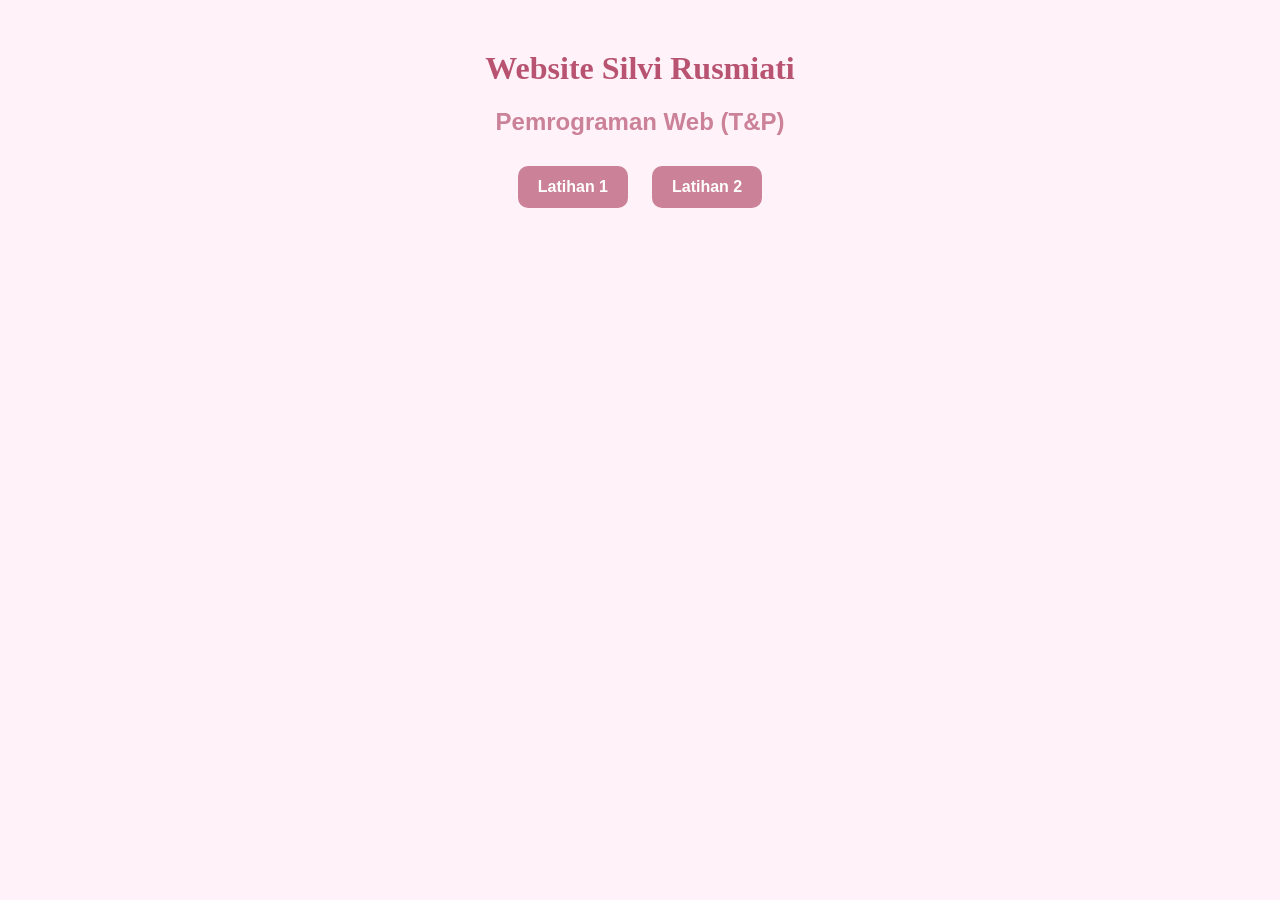
==== index.html @ 75e2c4fa "Rename RPLSemester4.html to index.html" ====
<!DOCTYPE html>
<html>
<head>
    <title>Website Silvi Rusmiati</title>
    <link rel="stylesheet" href="styleRPL.css">
</head>
<body>

    <div class="container">
        <h1>Website Silvi Rusmiati</h1>

        <h2>Pemrograman Web (T&P)</h2>

        <div class="menu">
            <a href="latihan1RPL.html">Latihan 1</a>
            <a href="latihan2RPL.html">Latihan 2</a>
        </div>
    </div>

</body>
</html>
---- styleRPL.css ----
body {
    background-color: #fff3f9;
    margin: 0;
    padding: 0;
}

.container {
    text-align: center;
    margin-top: 50px;
}

h1 {
    color: #b85371;
    font-family: "Times New Roman", Times, serif;
}

h2 {
    color: #cb8197;
    font-family: Arial, sans-serif;
}

p {
    color: #2b2829;
    font-size: 16px;
    line-height: 1.6;
    font-family: Arial, sans-serif;
}

.card {
    background-color: white;
    padding: 15px;
    margin: 20px auto;
    width: 300px;
    border-radius: 15px;
    box-shadow: 0 0 10px rgba(0,0,0,0.1);
}

.menu a {
    display: inline-block;
    margin: 10px;
    padding: 12px 20px;
    background-color: #cb8197;
    color: white;
    text-decoration: none;
    border-radius: 10px;
    font-weight: bold;
    font-family: Arial, sans-serif;
}

.menu a:hover {
    background-color: #b85371;
}

.back {
    display: inline-block;
    margin-top: 20px;
    padding: 10px 15px;
    background-color: #cb8197;
    color: white;
    text-decoration: none;
    border-radius: 10px;
    font-family: Arial, sans-serif;
}

.back:hover {
    background-color: #b85371;
}

pre {
    text-align: left;
    background-color: #fffafb;
    padding: 15px;
    border-radius: 10px;
    overflow-x: auto;
}
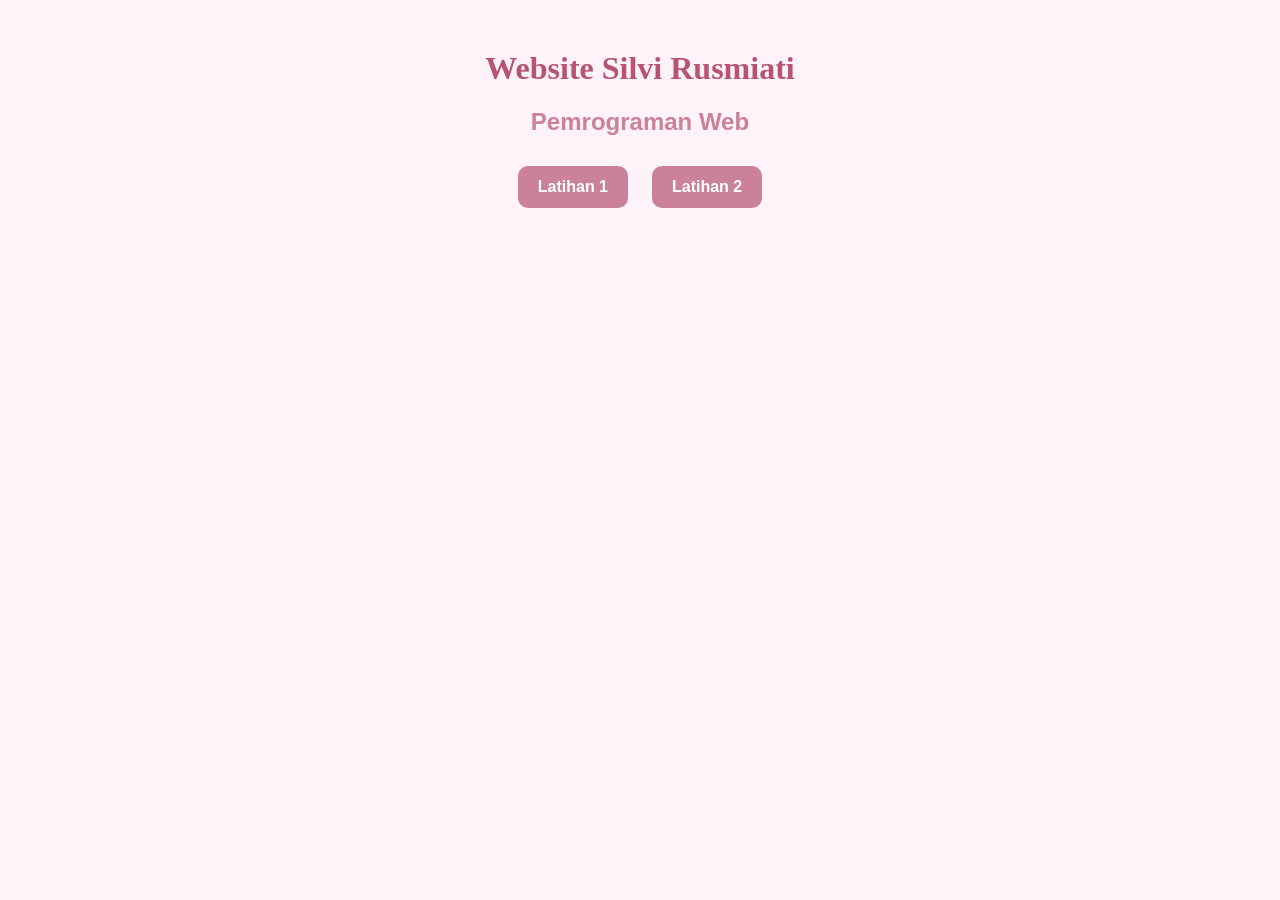
==== commit c6c4fff1: "Add files via upload" ====
--- a/index.html
+++ b/index.html
@@ -2,20 +2,20 @@
 <html>
 <head>
     <title>Website Silvi Rusmiati</title>
-    <link rel="stylesheet" href="styleRPL.css">
+    <link rel="stylesheet" href="stylePWD.css">
 </head>
 <body>
 
     <div class="container">
         <h1>Website Silvi Rusmiati</h1>
 
-        <h2>Pemrograman Web (T&P)</h2>
+        <h2>Pemrograman Web</h2>
 
         <div class="menu">
-            <a href="latihan1RPL.html">Latihan 1</a>
-            <a href="latihan2RPL.html">Latihan 2</a>
+            <a href="latihan1PWD.html">Latihan 1</a>
+            <a href="latihan2PWD.html">Latihan 2</a>
         </div>
     </div>
 
 </body>
-</html>
+</html>
--- a/stylePWD.css
+++ b/stylePWD.css
@@ -0,0 +1,75 @@
+body {
+    background-color: #fff3f9;
+    margin: 0;
+    padding: 0;
+}
+
+.container {
+    text-align: center;
+    margin-top: 50px;
+}
+
+h1 {
+    color: #b85371;
+    font-family: "Times New Roman", Times, serif;
+}
+
+h2 {
+    color: #cb8197;
+    font-family: Arial, sans-serif;
+}
+
+p {
+    color: #2b2829;
+    font-size: 16px;
+    line-height: 1.6;
+    font-family: Arial, sans-serif;
+}
+
+.card {
+    background-color: white;
+    padding: 15px;
+    margin: 20px auto;
+    width: 300px;
+    border-radius: 15px;
+    box-shadow: 0 0 10px rgba(0,0,0,0.1);
+}
+
+.menu a {
+    display: inline-block;
+    margin: 10px;
+    padding: 12px 20px;
+    background-color: #cb8197;
+    color: white;
+    text-decoration: none;
+    border-radius: 10px;
+    font-weight: bold;
+    font-family: Arial, sans-serif;
+}
+
+.menu a:hover {
+    background-color: #b85371;
+}
+
+.back {
+    display: inline-block;
+    margin-top: 20px;
+    padding: 10px 15px;
+    background-color: #cb8197;
+    color: white;
+    text-decoration: none;
+    border-radius: 10px;
+    font-family: Arial, sans-serif;
+}
+
+.back:hover {
+    background-color: #b85371;
+}
+
+pre {
+    text-align: left;
+    background-color: #fffafb;
+    padding: 15px;
+    border-radius: 10px;
+    overflow-x: auto;
+}
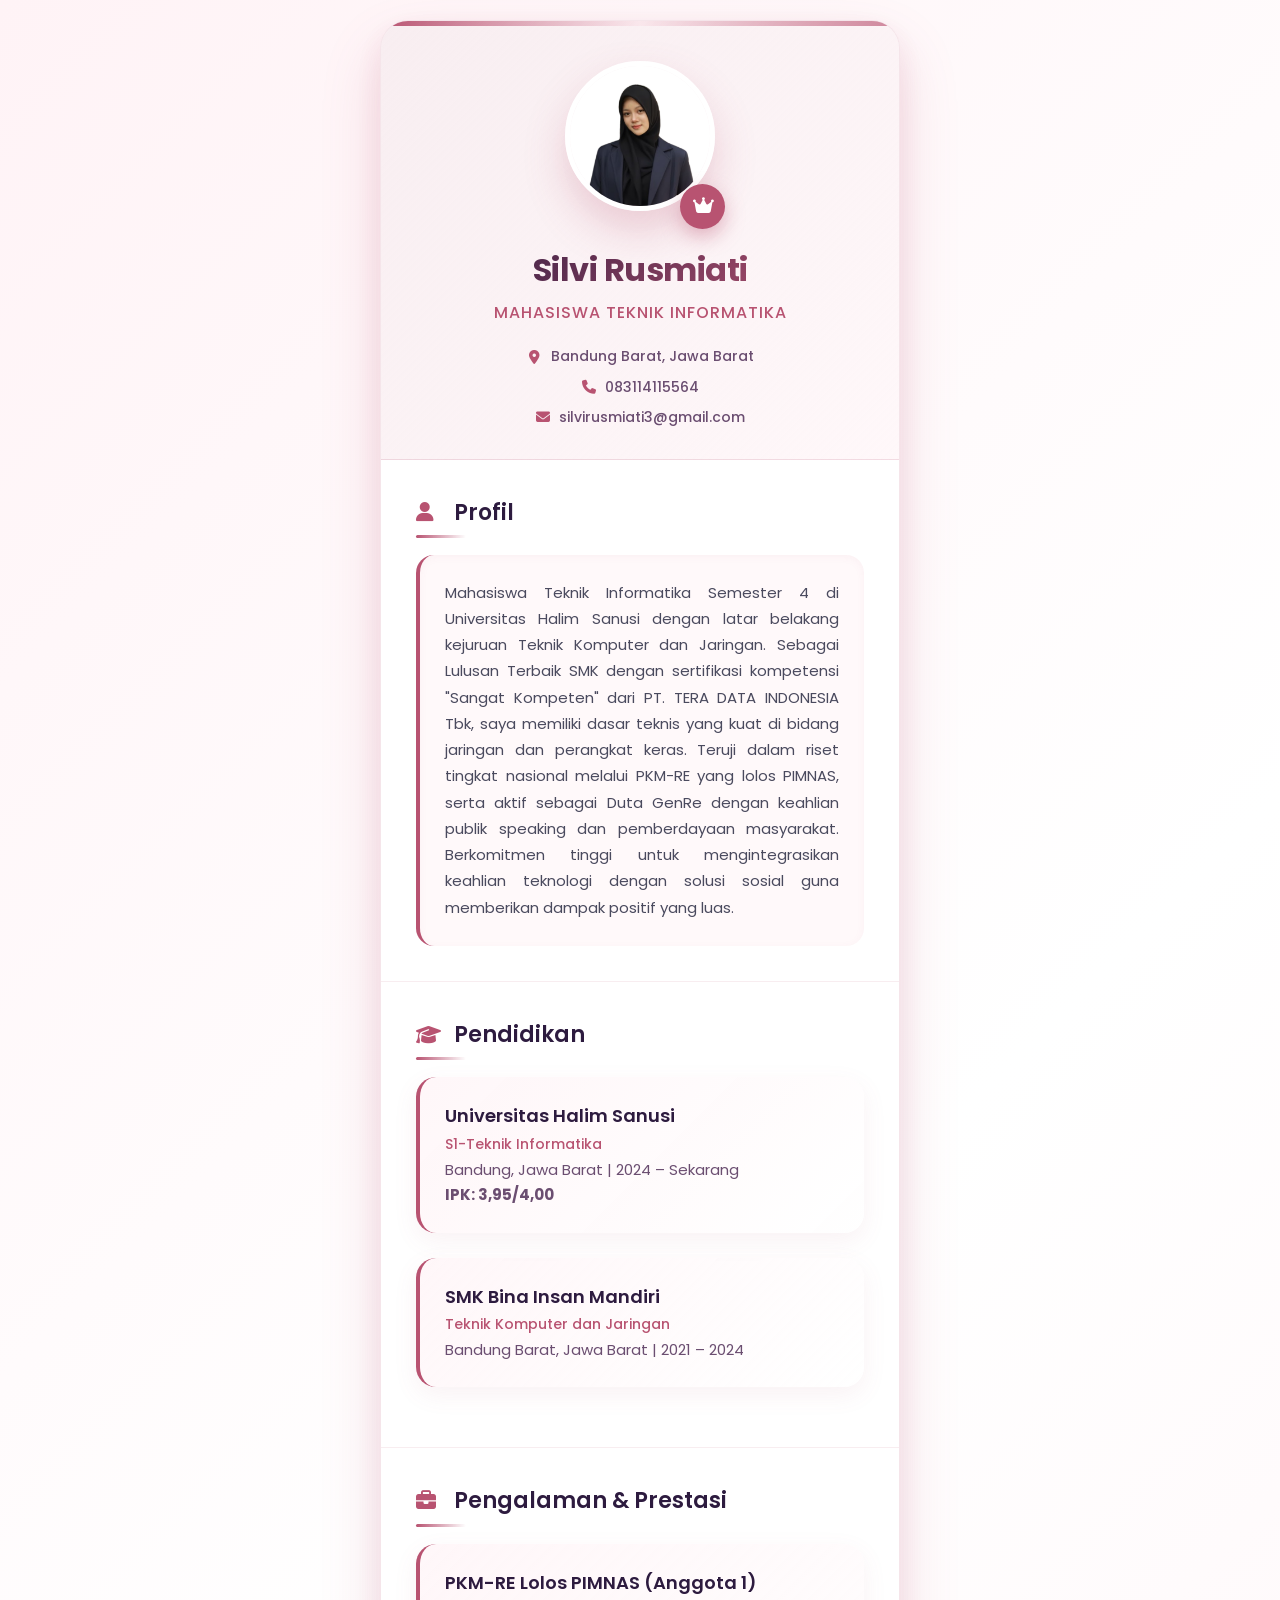
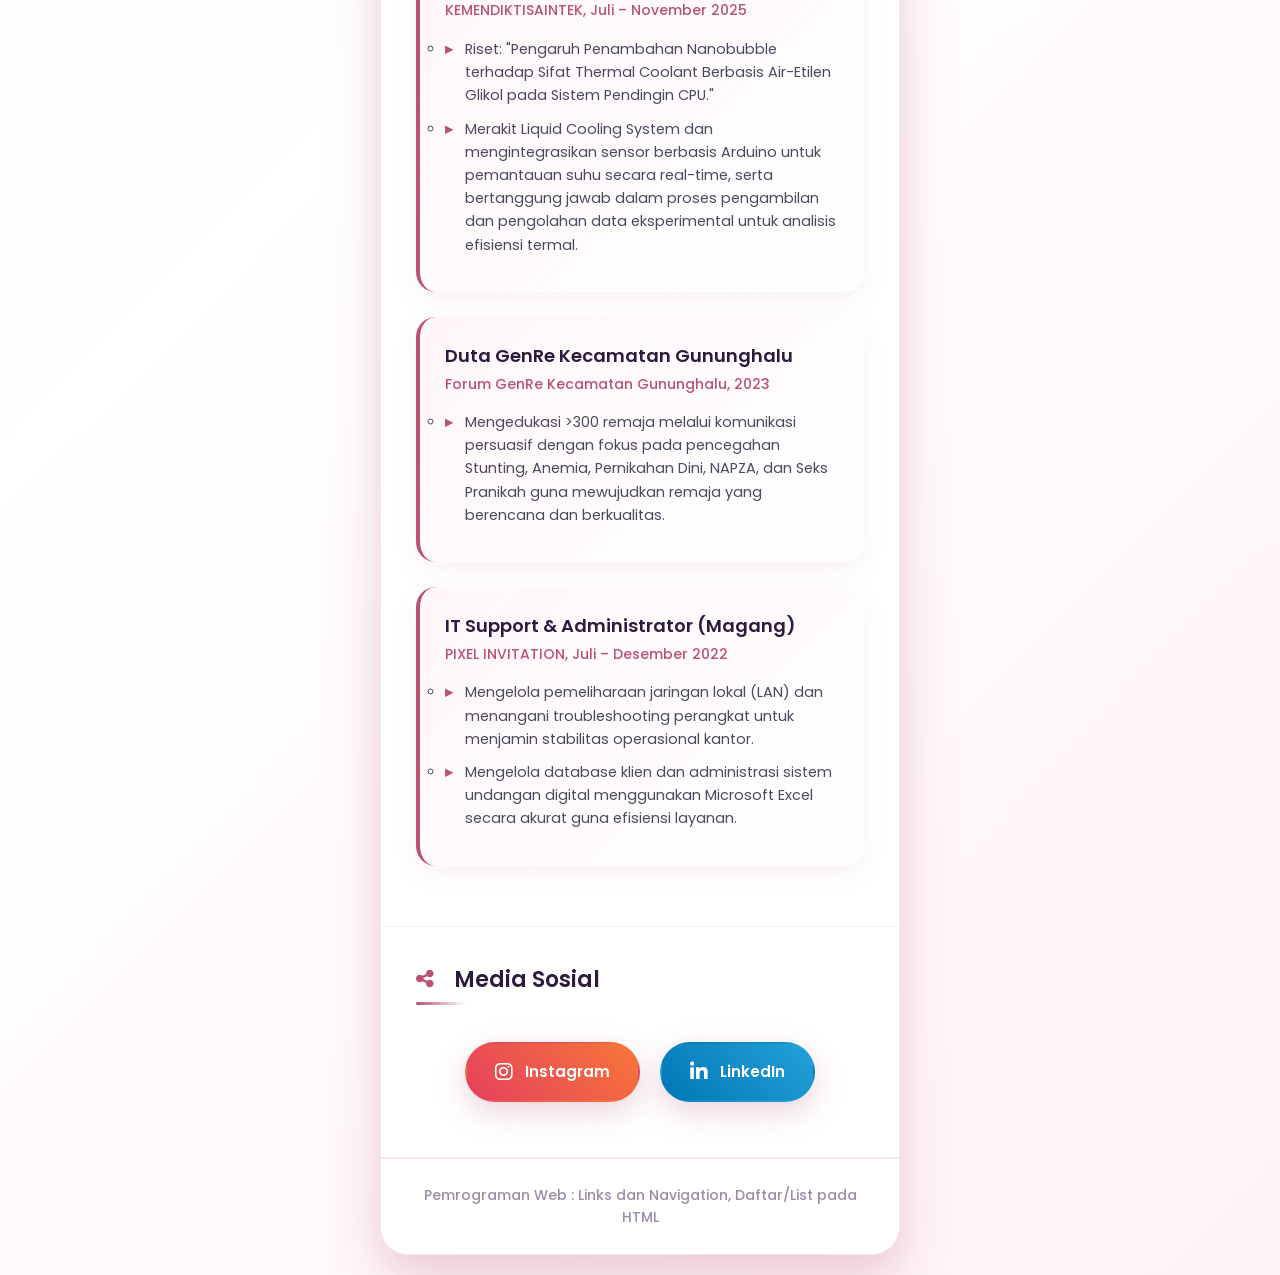
==== commit e383881c: "Add files via upload" ====
--- a/index.html
+++ b/index.html
@@ -1,21 +1,129 @@
 <!DOCTYPE html>
-<html>
+<html lang="id">
 <head>
-    <title>Website Silvi Rusmiati</title>
-    <link rel="stylesheet" href="stylePWD.css">
+    <meta charset="UTF-8">
+    <meta name="viewport" content="width=device-width, initial-scale=1.0">
+    <title>Silvi Rusmiati - Biodata Profesional</title>
+    <link href="https://fonts.googleapis.com/css2?family=Poppins:wght@300;400;500;600;700&display=swap" rel="stylesheet">
+    <link rel="stylesheet" href="https://cdnjs.cloudflare.com/ajax/libs/font-awesome/6.4.0/css/all.min.css">
+    <link rel="stylesheet" href="style.css">
 </head>
 <body>
+    <div class="profile-container">
+        <div class="profile-card">
+            <div class="card-header">
+                <div class="profile-image-container">
+                    <img src="profile.png" alt="Silvi Rusmiati" class="profile-image">
+                    <div class="profile-overlay">
+                        <i class="fas fa-crown"></i>
+                    </div>
+                </div>
+                <div class="profile-text">
+                    <h1 class="profile-name">Silvi Rusmiati</h1>
+                    <p class="profile-subtitle">Mahasiswa Teknik Informatika</p>
+                    <div class="contact-info">
+                        <span class="contact-item"><i class="fas fa-map-marker-alt"></i> Bandung Barat, Jawa Barat</span>
+                        <span class="contact-item"><i class="fas fa-phone"></i> 083114115564</span>
+                        <span class="contact-item"><i class="fas fa-envelope"></i> silvirusmiati3@gmail.com</span>
+                    </div>
+                </div>
+            </div>
 
-    <div class="container">
-        <h1>Website Silvi Rusmiati</h1>
+            <div class="section profil-section">
+                <h2 class="section-title">
+                    <i class="fas fa-user"></i> Profil
+                </h2>
+                <div class="profil-content">
+                    <p>Mahasiswa Teknik Informatika Semester 4 di Universitas Halim Sanusi dengan latar belakang kejuruan Teknik Komputer dan Jaringan. Sebagai Lulusan Terbaik SMK dengan sertifikasi kompetensi "Sangat Kompeten" dari PT. TERA DATA INDONESIA Tbk, saya memiliki dasar teknis yang kuat di bidang jaringan dan perangkat keras. Teruji dalam riset tingkat nasional melalui PKM-RE yang lolos PIMNAS, serta aktif sebagai Duta GenRe dengan keahlian publik speaking dan pemberdayaan masyarakat. Berkomitmen tinggi untuk mengintegrasikan keahlian teknologi dengan solusi sosial guna memberikan dampak positif yang luas.</p>
+                </div>
+            </div>
 
-        <h2>Pemrograman Web</h2>
+            <div class="section pendidikan-section">
+                <h2 class="section-title">
+                    <i class="fas fa-graduation-cap"></i> Pendidikan
+                </h2>
+                <ul class="education-list">
+                    <li class="education-item">
+                        <div class="education-header">
+                            <strong>Universitas Halim Sanusi</strong>
+                            <span class="education-meta">S1-Teknik Informatika</span>
+                        </div>
+                        <div class="education-details">
+                            Bandung, Jawa Barat | 2024 – Sekarang<br>
+                            <strong>IPK: 3,95/4,00</strong>
+                        </div>
+                    </li>
+                    <li class="education-item">
+                        <div class="education-header">
+                            <strong>SMK Bina Insan Mandiri</strong>
+                            <span class="education-meta">Teknik Komputer dan Jaringan</span>
+                        </div>
+                        <div class="education-details">
+                            Bandung Barat, Jawa Barat | 2021 – 2024
+                        </div>
+                    </li>
+                </ul>
+            </div>
 
-        <div class="menu">
-            <a href="latihan1PWD.html">Latihan 1</a>
-            <a href="latihan2PWD.html">Latihan 2</a>
+            <div class="section pengalaman-section">
+                <h2 class="section-title">
+                    <i class="fas fa-briefcase"></i> Pengalaman & Prestasi
+                </h2>
+                <ul class="experience-list">
+                    <li class="experience-item">
+                        <div class="experience-header">
+                            <strong>PKM-RE Lolos PIMNAS (Anggota 1)</strong>
+                            <span class="experience-date">KEMENDIKTISAINTEK, Juli – November 2025</span>
+                        </div>
+                        <ul class="experience-details">
+                            <li>Riset: "Pengaruh Penambahan Nanobubble terhadap Sifat Thermal Coolant Berbasis Air-Etilen Glikol pada Sistem Pendingin CPU."</li>
+                            <li>Merakit Liquid Cooling System dan mengintegrasikan sensor berbasis Arduino untuk pemantauan suhu secara real-time, serta bertanggung jawab dalam proses pengambilan dan pengolahan data eksperimental untuk analisis efisiensi termal.</li>
+                        </ul>
+                    </li>
+                    <li class="experience-item">
+                        <div class="experience-header">
+                            <strong>Duta GenRe Kecamatan Gununghalu</strong>
+                            <span class="experience-date">Forum GenRe Kecamatan Gununghalu, 2023</span>
+                        </div>
+                        <ul class="experience-details">
+                            <li>Mengedukasi >300 remaja melalui komunikasi persuasif dengan fokus pada pencegahan Stunting, Anemia, Pernikahan Dini, NAPZA, dan Seks Pranikah guna mewujudkan remaja yang berencana dan berkualitas.</li>
+                        </ul>
+                    </li>
+                    <li class="experience-item">
+                        <div class="experience-header">
+                            <strong>IT Support & Administrator (Magang)</strong>
+                            <span class="experience-date">PIXEL INVITATION, Juli – Desember 2022</span>
+                        </div>
+                        <ul class="experience-details">
+                            <li>Mengelola pemeliharaan jaringan lokal (LAN) dan menangani troubleshooting perangkat untuk menjamin stabilitas operasional kantor.</li>
+                            <li>Mengelola database klien dan administrasi sistem undangan digital menggunakan Microsoft Excel secara akurat guna efisiensi layanan.</li>
+                        </ul>
+                    </li>
+                </ul>
+            </div>
+
+            <div class="section social-section">
+                <h2 class="section-title">
+                    <i class="fas fa-share-alt"></i> Media Sosial
+                </h2>
+                <div class="social-links">
+                    <a href="https://www.instagram.com/r.slvi_smt?utm_source=ig_web_button_share_sheet&igsh=ZDNlZDc0MzIxNw==" 
+                       class="social-button instagram" target="_blank" rel="noopener noreferrer">
+                        <i class="fab fa-instagram"></i>
+                        <span>Instagram</span>
+                    </a>
+                    <a href="https://www.linkedin.com/in/silvi-rusmiati" 
+                       class="social-button linkedin" target="_blank" rel="noopener noreferrer">
+                        <i class="fab fa-linkedin-in"></i>
+                        <span>LinkedIn</span>
+                    </a>
+                </div>
+            </div>
+
+            <div class="card-footer">
+                <p><i></i> Pemrograman Web : Links dan Navigation, Daftar/List pada HTML</p>
+            </div>
         </div>
     </div>
-
 </body>
 </html>
--- a/style.css
+++ b/style.css
@@ -0,0 +1,360 @@
+* {
+    margin: 0;
+    padding: 0;
+    box-sizing: border-box;
+}
+
+body {
+    font-family: 'Poppins', sans-serif;
+    background: linear-gradient(135deg, #fff3f6 0%, #ffffff 50%, #fff3f6 100%);
+    min-height: 100vh;
+    display: flex;
+    align-items: center;
+    justify-content: center;
+    padding: 20px;
+    line-height: 1.6;
+}
+
+.profile-container {
+    width: 100%;
+    max-width: 520px;
+}
+
+.profile-card {
+    background: rgba(255, 255, 255, 0.95);
+    backdrop-filter: blur(25px);
+    border-radius: 28px;
+    box-shadow: 
+        0 30px 60px rgba(184, 83, 113, 0.2),
+        0 12px 30px rgba(184, 83, 113, 0.1);
+    border: 1px solid rgba(184, 83, 113, 0.15);
+    overflow: hidden;
+    animation: cardSlideIn 0.8s cubic-bezier(0.25, 0.46, 0.45, 0.94);
+    position: relative;
+}
+
+.profile-card::before {
+    content: '';
+    position: absolute;
+    top: 0;
+    left: 0;
+    right: 0;
+    height: 5px;
+    background: linear-gradient(90deg, #b85371, #fff3f6, #b85371);
+}
+
+.card-header {
+    background: linear-gradient(135deg, rgba(184, 83, 113, 0.1), rgba(255, 243, 246, 0.6));
+    padding: 40px 35px 30px;
+    text-align: center;
+    position: relative;
+    border-bottom: 1px solid rgba(184, 83, 113, 0.15);
+}
+
+.profile-image-container {
+    position: relative;
+    display: inline-block;
+    margin-bottom: 25px;
+}
+
+.profile-image {
+    width: 150px;
+    height: 150px;
+    border-radius: 50%;
+    border: 5px solid white;
+    box-shadow: 
+        0 20px 40px rgba(184, 83, 113, 0.25),
+        inset 0 2px 8px rgba(255, 255, 255, 0.9);
+    object-fit: cover;
+    transition: all 0.4s cubic-bezier(0.68, -0.55, 0.265, 1.55);
+}
+
+.profile-image:hover {
+    transform: scale(1.08) rotate(5deg);
+    box-shadow: 
+        0 30px 60px rgba(184, 83, 113, 0.35),
+        inset 0 2px 8px rgba(255, 255, 255, 1);
+}
+
+.profile-overlay {
+    position: absolute;
+    bottom: -10px;
+    right: -10px;
+    width: 45px;
+    height: 45px;
+    background: #b85371;
+    border-radius: 50%;
+    display: flex;
+    align-items: center;
+    justify-content: center;
+    color: white;
+    font-size: 18px;
+    box-shadow: 0 8px 20px rgba(184, 83, 113, 0.4);
+    animation: float 3s ease-in-out infinite;
+}
+
+@keyframes float {
+    0%, 100% { transform: translateY(0px); }
+    50% { transform: translateY(-8px); }
+}
+
+.profile-name {
+    font-size: 32px;
+    font-weight: 700;
+    background: linear-gradient(135deg, #2d1b3f, #b85371);
+    -webkit-background-clip: text;
+    -webkit-text-fill-color: transparent;
+    background-clip: text;
+    margin-bottom: 5px;
+    letter-spacing: -0.5px;
+}
+
+.profile-subtitle {
+    font-size: 16px;
+    color: #b85371;
+    font-weight: 500;
+    margin-bottom: 20px;
+    letter-spacing: 1px;
+    text-transform: uppercase;
+}
+
+.contact-info {
+    display: flex;
+    flex-direction: column;
+    gap: 8px;
+}
+
+.contact-item {
+    display: flex;
+    align-items: center;
+    justify-content: center;
+    gap: 8px;
+    font-size: 14px;
+    color: #6b4e71;
+    font-weight: 500;
+}
+
+.contact-item i {
+    color: #b85371;
+    width: 16px;
+}
+
+.section {
+    padding: 35px;
+    border-bottom: 1px solid rgba(184, 83, 113, 0.1);
+}
+
+.section:last-child {
+    border-bottom: none;
+    padding-bottom: 25px;
+}
+
+.section-title {
+    font-size: 22px;
+    font-weight: 600;
+    color: #2d1b3f;
+    margin-bottom: 25px;
+    display: flex;
+    align-items: center;
+    gap: 12px;
+    position: relative;
+}
+
+.section-title::after {
+    content: '';
+    position: absolute;
+    bottom: -8px;
+    left: 0;
+    width: 50px;
+    height: 3px;
+    background: linear-gradient(90deg, #b85371, transparent);
+    border-radius: 2px;
+}
+
+.section-title i {
+    color: #b85371;
+    width: 26px;
+    font-size: 20px;
+}
+
+.profil-content p {
+    font-size: 15px;
+    color: #4a4a5e;
+    line-height: 1.75;
+    text-align: justify;
+    background: rgba(255, 243, 246, 0.5);
+    padding: 25px;
+    border-radius: 18px;
+    border-left: 4px solid #b85371;
+    box-shadow: inset 0 2px 8px rgba(184, 83, 113, 0.05);
+}
+
+.education-list,
+.experience-list {
+    list-style: none;
+}
+
+.education-item,
+.experience-item {
+    margin-bottom: 25px;
+    padding: 25px;
+    background: linear-gradient(135deg, rgba(255, 243, 246, 0.7), rgba(255, 255, 255, 0.9));
+    border-radius: 20px;
+    border-left: 4px solid #b85371;
+    transition: all 0.3s ease;
+    box-shadow: 0 8px 25px rgba(184, 83, 113, 0.08);
+}
+
+.education-item:hover,
+.experience-item:hover {
+    transform: translateY(-5px);
+    box-shadow: 0 15px 40px rgba(184, 83, 113, 0.15);
+}
+
+.education-header strong,
+.experience-header strong {
+    font-size: 18px;
+    color: #2d1b3f;
+    font-weight: 600;
+    display: block;
+}
+
+.education-meta,
+.experience-date {
+    color: #b85371;
+    font-weight: 500;
+    font-size: 14px;
+    margin-top: 5px;
+}
+
+.education-details {
+    color: #6b4e71;
+    font-size: 15px;
+    line-height: 1.7;
+}
+
+.experience-details {
+    margin-top: 15px;
+}
+
+.experience-details li {
+    color: #4a4a5e;
+    font-size: 14.5px;
+    margin-bottom: 10px;
+    padding-left: 20px;
+    position: relative;
+}
+
+.experience-details li::before {
+    content: '▸';
+    color: #b85371;
+    font-weight: bold;
+    position: absolute;
+    left: 0;
+}
+
+.social-links {
+    display: flex;
+    gap: 20px;
+    justify-content: center;
+    padding: 20px 0;
+}
+
+.social-button {
+    display: flex;
+    align-items: center;
+    gap: 12px;
+    padding: 16px 28px;
+    border-radius: 50px;
+    text-decoration: none;
+    font-weight: 600;
+    font-size: 15px;
+    transition: all 0.4s cubic-bezier(0.4, 0, 0.2, 1);
+    box-shadow: 0 10px 30px rgba(184, 83, 113, 0.25);
+    border: 2px solid transparent;
+}
+
+.instagram {
+    background: linear-gradient(45deg, #E4405F, #F77737);
+    color: white;
+}
+
+.linkedin {
+    background: linear-gradient(45deg, #0077B5, #24A1D8);
+    color: white;
+}
+
+.social-button:hover {
+    transform: translateY(-5px) scale(1.05);
+    box-shadow: 0 20px 45px rgba(184, 83, 113, 0.35);
+    border-color: rgba(255, 255, 255, 0.3);
+}
+
+.social-button i {
+    font-size: 20px;
+}
+
+.card-footer {
+    text-align: center;
+    padding: 25px 35px;
+    color: #9b8ca8;
+    font-size: 14px;
+    font-weight: 500;
+    border-top: 1px solid rgba(184, 83, 113, 0.15);
+}
+
+@keyframes cardSlideIn {
+    from {
+        opacity: 0;
+        transform: translateY(40px) scale(0.95);
+    }
+    to {
+        opacity: 1;
+        transform: translateY(0) scale(1);
+    }
+}
+
+@media (max-width: 540px) {
+    .profile-card {
+        margin: 15px;
+        border-radius: 24px;
+    }
+    
+    .card-header {
+        padding: 30px 25px 25px;
+    }
+    
+    .section {
+        padding: 25px 25px;
+    }
+    
+    .profile-name {
+        font-size: 28px;
+    }
+    
+    .social-links {
+        flex-direction: column;
+        align-items: center;
+    }
+    
+    .social-button {
+        width: 100%;
+        max-width: 280px;
+        justify-content: center;
+    }
+}
+
+@media (max-width: 400px) {
+    .profile-image {
+        width: 130px;
+        height: 130px;
+    }
+    
+    .contact-info {
+        gap: 6px;
+    }
+    
+    .contact-item {
+        font-size: 13.5px;
+    }
+}
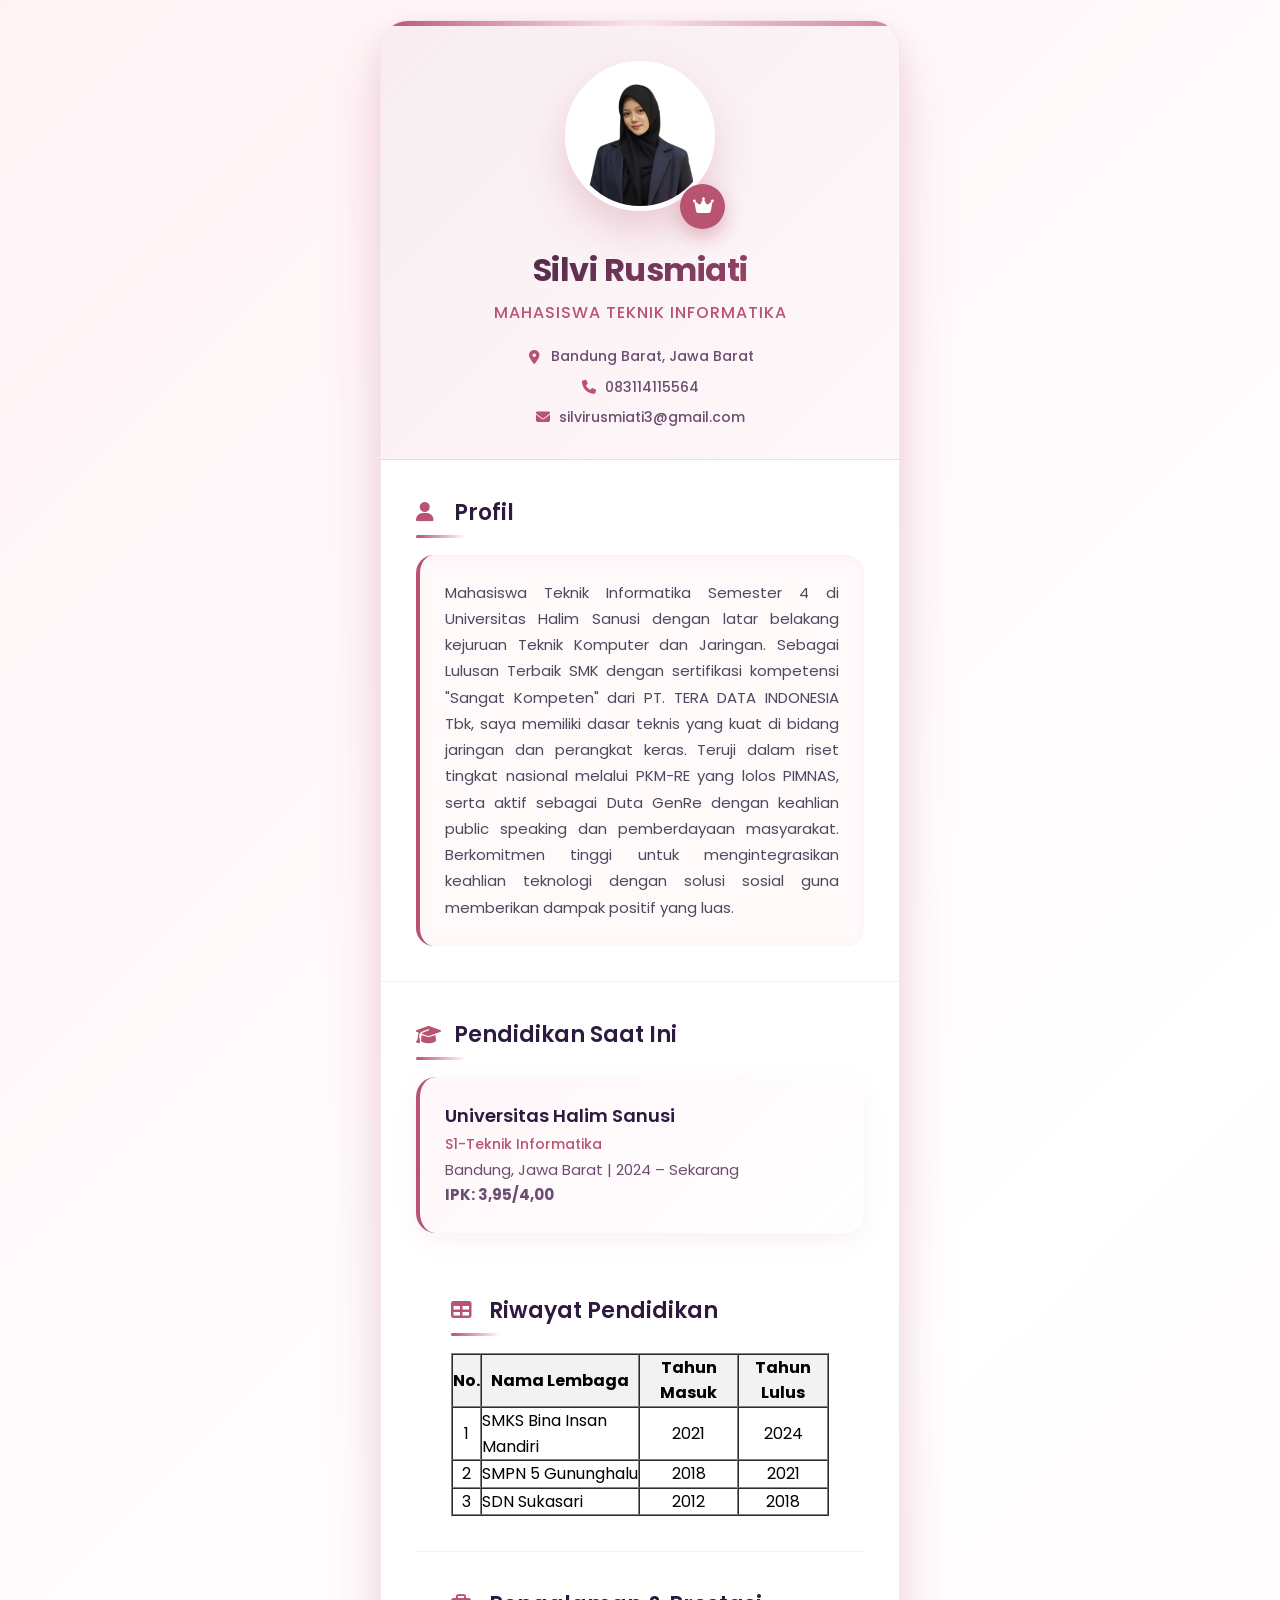
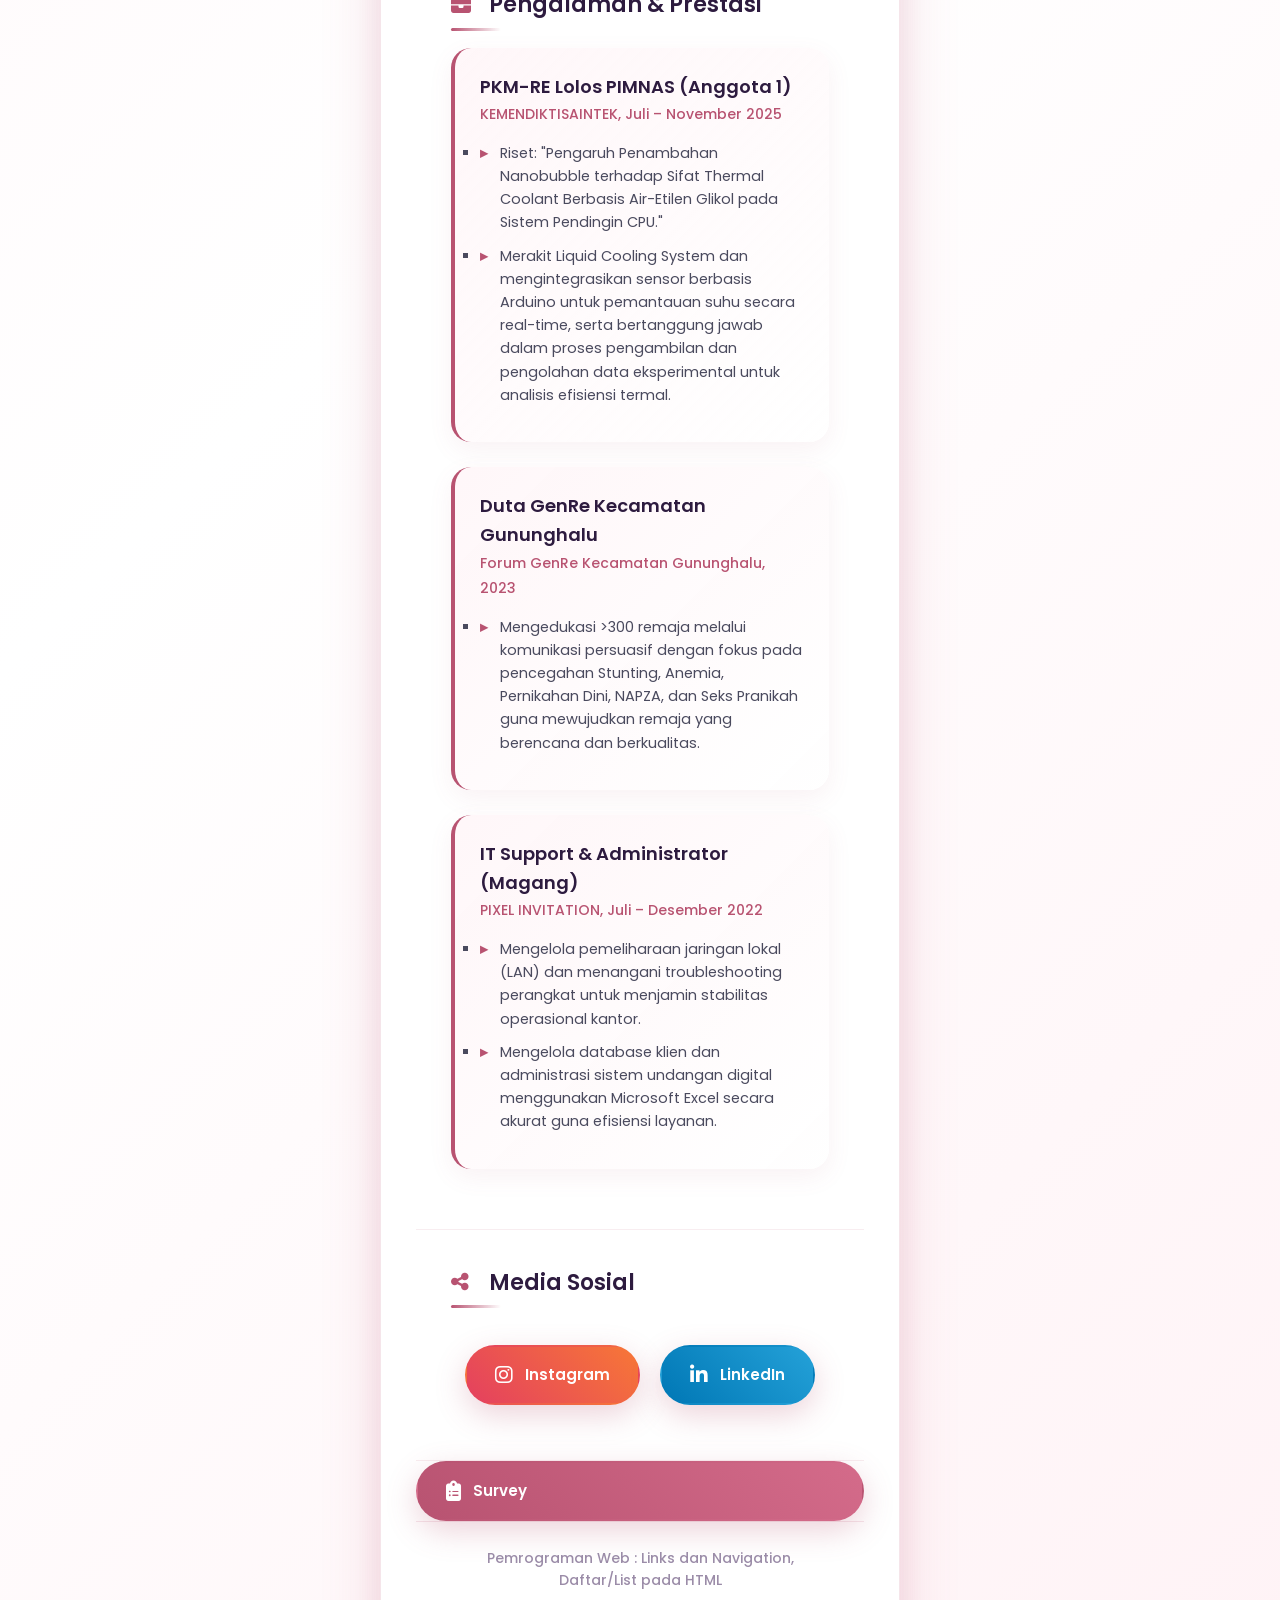
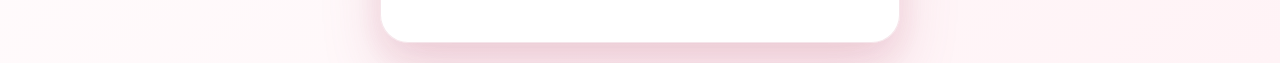
==== commit b84fb0a3: "Update index.html" ====
--- a/index.html
+++ b/index.html
@@ -4,27 +4,41 @@
     <meta charset="UTF-8">
     <meta name="viewport" content="width=device-width, initial-scale=1.0">
     <title>Silvi Rusmiati - Biodata Profesional</title>
+
     <link href="https://fonts.googleapis.com/css2?family=Poppins:wght@300;400;500;600;700&display=swap" rel="stylesheet">
     <link rel="stylesheet" href="https://cdnjs.cloudflare.com/ajax/libs/font-awesome/6.4.0/css/all.min.css">
     <link rel="stylesheet" href="style.css">
 </head>
+
 <body>
     <div class="profile-container">
         <div class="profile-card">
+
             <div class="card-header">
                 <div class="profile-image-container">
                     <img src="profile.png" alt="Silvi Rusmiati" class="profile-image">
+
                     <div class="profile-overlay">
                         <i class="fas fa-crown"></i>
                     </div>
                 </div>
+
                 <div class="profile-text">
                     <h1 class="profile-name">Silvi Rusmiati</h1>
                     <p class="profile-subtitle">Mahasiswa Teknik Informatika</p>
+
                     <div class="contact-info">
-                        <span class="contact-item"><i class="fas fa-map-marker-alt"></i> Bandung Barat, Jawa Barat</span>
-                        <span class="contact-item"><i class="fas fa-phone"></i> 083114115564</span>
-                        <span class="contact-item"><i class="fas fa-envelope"></i> silvirusmiati3@gmail.com</span>
+                        <span class="contact-item">
+                            <i class="fas fa-map-marker-alt"></i> Bandung Barat, Jawa Barat
+                        </span>
+
+                        <span class="contact-item">
+                            <i class="fas fa-phone"></i> 083114115564
+                        </span>
+
+                        <span class="contact-item">
+                            <i class="fas fa-envelope"></i> silvirusmiati3@gmail.com
+                        </span>
                     </div>
                 </div>
             </div>
@@ -33,70 +47,129 @@
                 <h2 class="section-title">
                     <i class="fas fa-user"></i> Profil
                 </h2>
+
                 <div class="profil-content">
-                    <p>Mahasiswa Teknik Informatika Semester 4 di Universitas Halim Sanusi dengan latar belakang kejuruan Teknik Komputer dan Jaringan. Sebagai Lulusan Terbaik SMK dengan sertifikasi kompetensi "Sangat Kompeten" dari PT. TERA DATA INDONESIA Tbk, saya memiliki dasar teknis yang kuat di bidang jaringan dan perangkat keras. Teruji dalam riset tingkat nasional melalui PKM-RE yang lolos PIMNAS, serta aktif sebagai Duta GenRe dengan keahlian publik speaking dan pemberdayaan masyarakat. Berkomitmen tinggi untuk mengintegrasikan keahlian teknologi dengan solusi sosial guna memberikan dampak positif yang luas.</p>
+                    <p>
+                        Mahasiswa Teknik Informatika Semester 4 di Universitas Halim Sanusi dengan latar belakang
+                        kejuruan Teknik Komputer dan Jaringan. Sebagai Lulusan Terbaik SMK dengan sertifikasi
+                        kompetensi "Sangat Kompeten" dari PT. TERA DATA INDONESIA Tbk, saya memiliki dasar teknis
+                        yang kuat di bidang jaringan dan perangkat keras. Teruji dalam riset tingkat nasional melalui
+                        PKM-RE yang lolos PIMNAS, serta aktif sebagai Duta GenRe dengan keahlian public speaking dan
+                        pemberdayaan masyarakat. Berkomitmen tinggi untuk mengintegrasikan keahlian teknologi dengan
+                        solusi sosial guna memberikan dampak positif yang luas.
+                    </p>
                 </div>
             </div>
 
             <div class="section pendidikan-section">
                 <h2 class="section-title">
-                    <i class="fas fa-graduation-cap"></i> Pendidikan
-                </h2>
+                    <i class="fas fa-graduation-cap"></i> Pendidikan Saat Ini
+                </h2>
+
                 <ul class="education-list">
                     <li class="education-item">
                         <div class="education-header">
                             <strong>Universitas Halim Sanusi</strong>
                             <span class="education-meta">S1-Teknik Informatika</span>
                         </div>
+
                         <div class="education-details">
                             Bandung, Jawa Barat | 2024 – Sekarang<br>
                             <strong>IPK: 3,95/4,00</strong>
                         </div>
                     </li>
-                    <li class="education-item">
-                        <div class="education-header">
-                            <strong>SMK Bina Insan Mandiri</strong>
-                            <span class="education-meta">Teknik Komputer dan Jaringan</span>
-                        </div>
-                        <div class="education-details">
-                            Bandung Barat, Jawa Barat | 2021 – 2024
-                        </div>
-                    </li>
-                </ul>
+
+            <div class="section riwayat-section">
+                <h2 class="section-title">
+                    <i class="fas fa-table"></i> Riwayat Pendidikan
+                </h2>
+
+                <table border="1" width="100%" cellpadding="10" cellspacing="0">
+                    <tr bgcolor="#f2f2f2">
+                        <th>No.</th>
+                        <th>Nama Lembaga</th>
+                        <th>Tahun Masuk</th>
+                        <th>Tahun Lulus</th>
+                    </tr>
+
+                    <tr>
+                        <td align="center">1</td>
+                        <td>SMKS Bina Insan Mandiri</td>
+                        <td align="center">2021</td>
+                        <td align="center">2024</td>
+                    </tr>
+
+                    <tr>
+                        <td align="center">2</td>
+                        <td>SMPN 5 Gununghalu</td>
+                        <td align="center">2018</td>
+                        <td align="center">2021</td>
+                    </tr>
+
+                    <tr>
+                        <td align="center">3</td>
+                        <td>SDN Sukasari</td>
+                        <td align="center">2012</td>
+                        <td align="center">2018</td>
+                    </tr>
+                </table>
             </div>
 
             <div class="section pengalaman-section">
                 <h2 class="section-title">
                     <i class="fas fa-briefcase"></i> Pengalaman & Prestasi
                 </h2>
+
                 <ul class="experience-list">
                     <li class="experience-item">
                         <div class="experience-header">
                             <strong>PKM-RE Lolos PIMNAS (Anggota 1)</strong>
                             <span class="experience-date">KEMENDIKTISAINTEK, Juli – November 2025</span>
                         </div>
+
                         <ul class="experience-details">
-                            <li>Riset: "Pengaruh Penambahan Nanobubble terhadap Sifat Thermal Coolant Berbasis Air-Etilen Glikol pada Sistem Pendingin CPU."</li>
-                            <li>Merakit Liquid Cooling System dan mengintegrasikan sensor berbasis Arduino untuk pemantauan suhu secara real-time, serta bertanggung jawab dalam proses pengambilan dan pengolahan data eksperimental untuk analisis efisiensi termal.</li>
+                            <li>
+                                Riset: "Pengaruh Penambahan Nanobubble terhadap Sifat Thermal Coolant Berbasis
+                                Air-Etilen Glikol pada Sistem Pendingin CPU."
+                            </li>
+                            <li>
+                                Merakit Liquid Cooling System dan mengintegrasikan sensor berbasis Arduino untuk
+                                pemantauan suhu secara real-time, serta bertanggung jawab dalam proses pengambilan
+                                dan pengolahan data eksperimental untuk analisis efisiensi termal.
+                            </li>
                         </ul>
                     </li>
+
                     <li class="experience-item">
                         <div class="experience-header">
                             <strong>Duta GenRe Kecamatan Gununghalu</strong>
                             <span class="experience-date">Forum GenRe Kecamatan Gununghalu, 2023</span>
                         </div>
+
                         <ul class="experience-details">
-                            <li>Mengedukasi >300 remaja melalui komunikasi persuasif dengan fokus pada pencegahan Stunting, Anemia, Pernikahan Dini, NAPZA, dan Seks Pranikah guna mewujudkan remaja yang berencana dan berkualitas.</li>
+                            <li>
+                                Mengedukasi >300 remaja melalui komunikasi persuasif dengan fokus pada pencegahan
+                                Stunting, Anemia, Pernikahan Dini, NAPZA, dan Seks Pranikah guna mewujudkan remaja
+                                yang berencana dan berkualitas.
+                            </li>
                         </ul>
                     </li>
+
                     <li class="experience-item">
                         <div class="experience-header">
                             <strong>IT Support & Administrator (Magang)</strong>
                             <span class="experience-date">PIXEL INVITATION, Juli – Desember 2022</span>
                         </div>
+
                         <ul class="experience-details">
-                            <li>Mengelola pemeliharaan jaringan lokal (LAN) dan menangani troubleshooting perangkat untuk menjamin stabilitas operasional kantor.</li>
-                            <li>Mengelola database klien dan administrasi sistem undangan digital menggunakan Microsoft Excel secara akurat guna efisiensi layanan.</li>
+                            <li>
+                                Mengelola pemeliharaan jaringan lokal (LAN) dan menangani troubleshooting perangkat
+                                untuk menjamin stabilitas operasional kantor.
+                            </li>
+                            <li>
+                                Mengelola database klien dan administrasi sistem undangan digital menggunakan
+                                Microsoft Excel secara akurat guna efisiensi layanan.
+                            </li>
                         </ul>
                     </li>
                 </ul>
@@ -106,24 +179,39 @@
                 <h2 class="section-title">
                     <i class="fas fa-share-alt"></i> Media Sosial
                 </h2>
+
                 <div class="social-links">
-                    <a href="https://www.instagram.com/r.slvi_smt?utm_source=ig_web_button_share_sheet&igsh=ZDNlZDc0MzIxNw==" 
-                       class="social-button instagram" target="_blank" rel="noopener noreferrer">
+                    <a href="https://www.instagram.com/r.slvi_smt?utm_source=ig_web_button_share_sheet&igsh=ZDNlZDc0MzIxNw=="
+                       class="social-button instagram"
+                       target="_blank"
+                       rel="noopener noreferrer">
                         <i class="fab fa-instagram"></i>
                         <span>Instagram</span>
                     </a>
-                    <a href="https://www.linkedin.com/in/silvi-rusmiati" 
-                       class="social-button linkedin" target="_blank" rel="noopener noreferrer">
+
+                    <a href="https://www.linkedin.com/in/silvi-rusmiati"
+                       class="social-button linkedin"
+                       target="_blank"
+                       rel="noopener noreferrer">
                         <i class="fab fa-linkedin-in"></i>
                         <span>LinkedIn</span>
                     </a>
                 </div>
             </div>
 
+            <a href="survey.html"
+   class="social-button"
+   style="background: linear-gradient(45deg, #b85371, #d46b8a); color: white;"
+   target="_blank">
+    <i class="fas fa-clipboard-list"></i>
+    <span>Survey</span>
+</a>
+
             <div class="card-footer">
                 <p><i></i> Pemrograman Web : Links dan Navigation, Daftar/List pada HTML</p>
             </div>
+
         </div>
     </div>
 </body>
-</html>+</html>
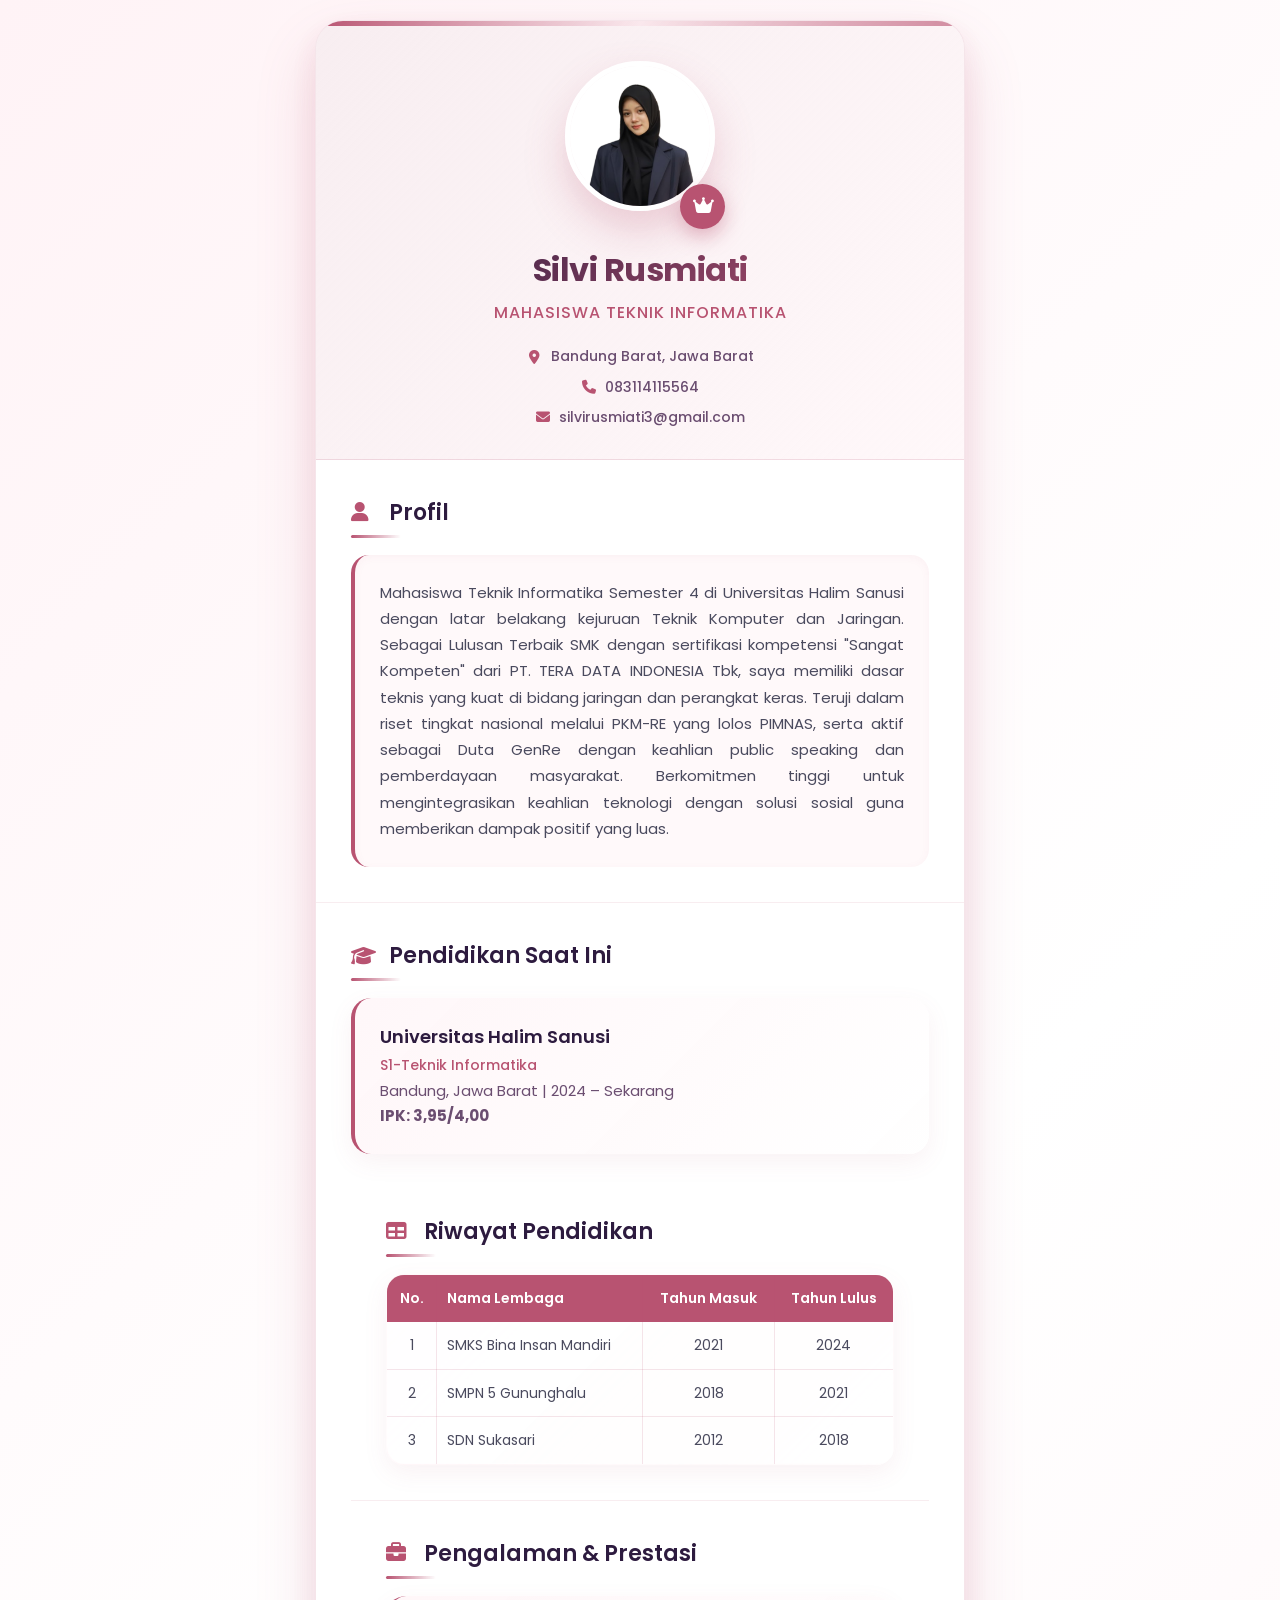
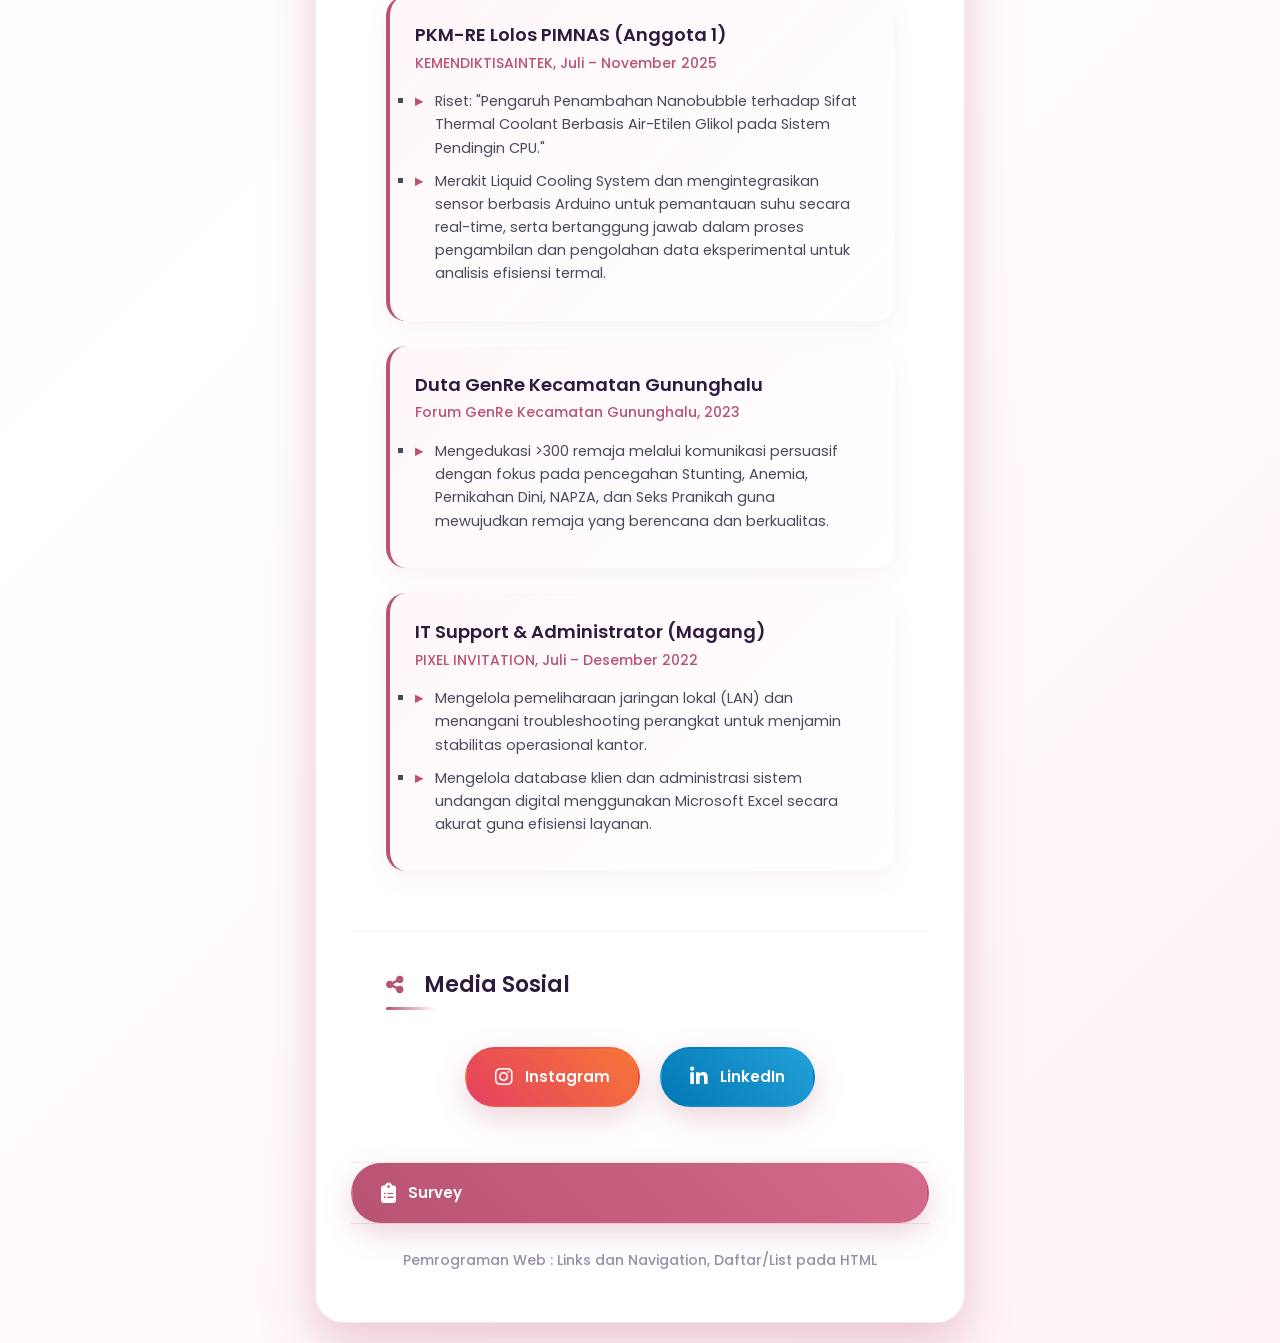
==== commit a638551f: "Add files via upload" ====
--- a/index.html
+++ b/index.html
@@ -214,4 +214,4 @@
         </div>
     </div>
 </body>
-</html>
+</html>
--- a/style.css
+++ b/style.css
@@ -17,7 +17,7 @@
 
 .profile-container {
     width: 100%;
-    max-width: 520px;
+    max-width: 650px;
 }
 
 .profile-card {
@@ -253,6 +253,50 @@
     left: 0;
 }
 
+/* =========================
+   STYLE TABEL RIWAYAT
+========================= */
+table {
+    width: 100%;
+    border-collapse: collapse;
+    margin-top: 10px;
+    overflow: hidden;
+    border-radius: 18px;
+    background: linear-gradient(135deg, rgba(255, 243, 246, 0.7), rgba(255, 255, 255, 0.95));
+    box-shadow: 0 8px 25px rgba(184, 83, 113, 0.08);
+}
+
+th,
+td {
+    padding: 12px 10px;
+    text-align: center;
+    border: 1px solid rgba(184, 83, 113, 0.15);
+    font-size: 14px;
+}
+
+th {
+    background: #b85371;
+    color: white;
+    font-weight: 600;
+}
+
+td {
+    color: #4a4a5e;
+    background: rgba(255, 255, 255, 0.85);
+}
+
+tr:hover td {
+    background: rgba(255, 243, 246, 0.8);
+    transition: 0.3s ease;
+}
+
+td:nth-child(2),
+th:nth-child(2) {
+    text-align: left;
+}
+
+/* ========================= */
+
 .social-links {
     display: flex;
     gap: 20px;
@@ -319,29 +363,35 @@
         margin: 15px;
         border-radius: 24px;
     }
-    
+
     .card-header {
         padding: 30px 25px 25px;
     }
-    
+
     .section {
         padding: 25px 25px;
     }
-    
+
     .profile-name {
         font-size: 28px;
     }
-    
+
     .social-links {
         flex-direction: column;
         align-items: center;
     }
-    
+
     .social-button {
         width: 100%;
         max-width: 280px;
         justify-content: center;
     }
+
+    th,
+    td {
+        font-size: 13px;
+        padding: 10px 8px;
+    }
 }
 
 @media (max-width: 400px) {
@@ -349,11 +399,11 @@
         width: 130px;
         height: 130px;
     }
-    
+
     .contact-info {
         gap: 6px;
     }
-    
+
     .contact-item {
         font-size: 13.5px;
     }
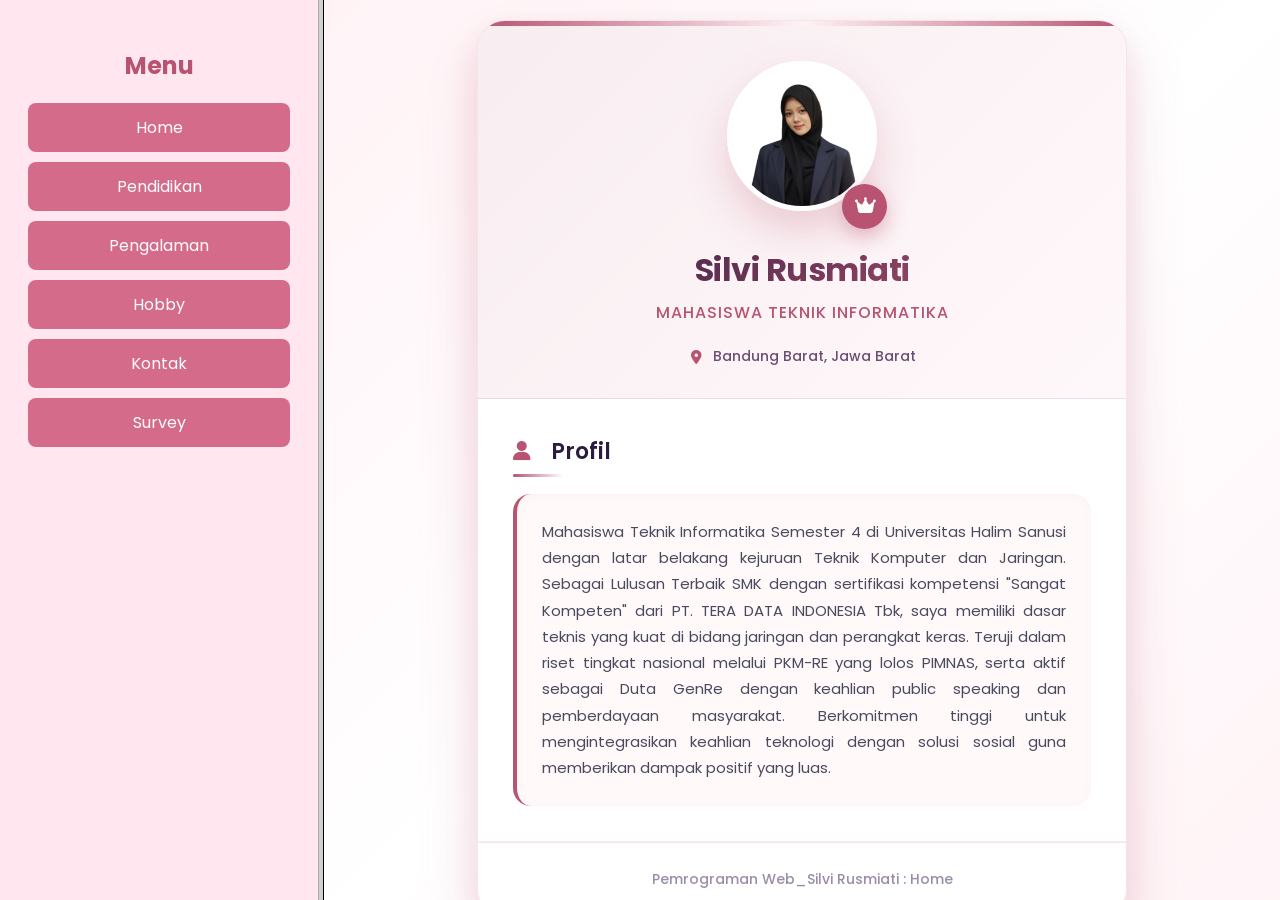
==== commit 4b8db063: "Add files via upload" ====
--- a/index.html
+++ b/index.html
@@ -1,217 +1,12 @@
 <!DOCTYPE html>
-<html lang="id">
+<html>
 <head>
-    <meta charset="UTF-8">
-    <meta name="viewport" content="width=device-width, initial-scale=1.0">
-    <title>Silvi Rusmiati - Biodata Profesional</title>
-
-    <link href="https://fonts.googleapis.com/css2?family=Poppins:wght@300;400;500;600;700&display=swap" rel="stylesheet">
-    <link rel="stylesheet" href="https://cdnjs.cloudflare.com/ajax/libs/font-awesome/6.4.0/css/all.min.css">
-    <link rel="stylesheet" href="style.css">
+    <title>Website Silvi Rusmiati</title>
 </head>
 
-<body>
-    <div class="profile-container">
-        <div class="profile-card">
+<frameset cols="25%,75%">
+    <frame src="menu.html" name="menu">
+    <frame src="home.html" name="isi">
+</frameset>
 
-            <div class="card-header">
-                <div class="profile-image-container">
-                    <img src="profile.png" alt="Silvi Rusmiati" class="profile-image">
-
-                    <div class="profile-overlay">
-                        <i class="fas fa-crown"></i>
-                    </div>
-                </div>
-
-                <div class="profile-text">
-                    <h1 class="profile-name">Silvi Rusmiati</h1>
-                    <p class="profile-subtitle">Mahasiswa Teknik Informatika</p>
-
-                    <div class="contact-info">
-                        <span class="contact-item">
-                            <i class="fas fa-map-marker-alt"></i> Bandung Barat, Jawa Barat
-                        </span>
-
-                        <span class="contact-item">
-                            <i class="fas fa-phone"></i> 083114115564
-                        </span>
-
-                        <span class="contact-item">
-                            <i class="fas fa-envelope"></i> silvirusmiati3@gmail.com
-                        </span>
-                    </div>
-                </div>
-            </div>
-
-            <div class="section profil-section">
-                <h2 class="section-title">
-                    <i class="fas fa-user"></i> Profil
-                </h2>
-
-                <div class="profil-content">
-                    <p>
-                        Mahasiswa Teknik Informatika Semester 4 di Universitas Halim Sanusi dengan latar belakang
-                        kejuruan Teknik Komputer dan Jaringan. Sebagai Lulusan Terbaik SMK dengan sertifikasi
-                        kompetensi "Sangat Kompeten" dari PT. TERA DATA INDONESIA Tbk, saya memiliki dasar teknis
-                        yang kuat di bidang jaringan dan perangkat keras. Teruji dalam riset tingkat nasional melalui
-                        PKM-RE yang lolos PIMNAS, serta aktif sebagai Duta GenRe dengan keahlian public speaking dan
-                        pemberdayaan masyarakat. Berkomitmen tinggi untuk mengintegrasikan keahlian teknologi dengan
-                        solusi sosial guna memberikan dampak positif yang luas.
-                    </p>
-                </div>
-            </div>
-
-            <div class="section pendidikan-section">
-                <h2 class="section-title">
-                    <i class="fas fa-graduation-cap"></i> Pendidikan Saat Ini
-                </h2>
-
-                <ul class="education-list">
-                    <li class="education-item">
-                        <div class="education-header">
-                            <strong>Universitas Halim Sanusi</strong>
-                            <span class="education-meta">S1-Teknik Informatika</span>
-                        </div>
-
-                        <div class="education-details">
-                            Bandung, Jawa Barat | 2024 – Sekarang<br>
-                            <strong>IPK: 3,95/4,00</strong>
-                        </div>
-                    </li>
-
-            <div class="section riwayat-section">
-                <h2 class="section-title">
-                    <i class="fas fa-table"></i> Riwayat Pendidikan
-                </h2>
-
-                <table border="1" width="100%" cellpadding="10" cellspacing="0">
-                    <tr bgcolor="#f2f2f2">
-                        <th>No.</th>
-                        <th>Nama Lembaga</th>
-                        <th>Tahun Masuk</th>
-                        <th>Tahun Lulus</th>
-                    </tr>
-
-                    <tr>
-                        <td align="center">1</td>
-                        <td>SMKS Bina Insan Mandiri</td>
-                        <td align="center">2021</td>
-                        <td align="center">2024</td>
-                    </tr>
-
-                    <tr>
-                        <td align="center">2</td>
-                        <td>SMPN 5 Gununghalu</td>
-                        <td align="center">2018</td>
-                        <td align="center">2021</td>
-                    </tr>
-
-                    <tr>
-                        <td align="center">3</td>
-                        <td>SDN Sukasari</td>
-                        <td align="center">2012</td>
-                        <td align="center">2018</td>
-                    </tr>
-                </table>
-            </div>
-
-            <div class="section pengalaman-section">
-                <h2 class="section-title">
-                    <i class="fas fa-briefcase"></i> Pengalaman & Prestasi
-                </h2>
-
-                <ul class="experience-list">
-                    <li class="experience-item">
-                        <div class="experience-header">
-                            <strong>PKM-RE Lolos PIMNAS (Anggota 1)</strong>
-                            <span class="experience-date">KEMENDIKTISAINTEK, Juli – November 2025</span>
-                        </div>
-
-                        <ul class="experience-details">
-                            <li>
-                                Riset: "Pengaruh Penambahan Nanobubble terhadap Sifat Thermal Coolant Berbasis
-                                Air-Etilen Glikol pada Sistem Pendingin CPU."
-                            </li>
-                            <li>
-                                Merakit Liquid Cooling System dan mengintegrasikan sensor berbasis Arduino untuk
-                                pemantauan suhu secara real-time, serta bertanggung jawab dalam proses pengambilan
-                                dan pengolahan data eksperimental untuk analisis efisiensi termal.
-                            </li>
-                        </ul>
-                    </li>
-
-                    <li class="experience-item">
-                        <div class="experience-header">
-                            <strong>Duta GenRe Kecamatan Gununghalu</strong>
-                            <span class="experience-date">Forum GenRe Kecamatan Gununghalu, 2023</span>
-                        </div>
-
-                        <ul class="experience-details">
-                            <li>
-                                Mengedukasi >300 remaja melalui komunikasi persuasif dengan fokus pada pencegahan
-                                Stunting, Anemia, Pernikahan Dini, NAPZA, dan Seks Pranikah guna mewujudkan remaja
-                                yang berencana dan berkualitas.
-                            </li>
-                        </ul>
-                    </li>
-
-                    <li class="experience-item">
-                        <div class="experience-header">
-                            <strong>IT Support & Administrator (Magang)</strong>
-                            <span class="experience-date">PIXEL INVITATION, Juli – Desember 2022</span>
-                        </div>
-
-                        <ul class="experience-details">
-                            <li>
-                                Mengelola pemeliharaan jaringan lokal (LAN) dan menangani troubleshooting perangkat
-                                untuk menjamin stabilitas operasional kantor.
-                            </li>
-                            <li>
-                                Mengelola database klien dan administrasi sistem undangan digital menggunakan
-                                Microsoft Excel secara akurat guna efisiensi layanan.
-                            </li>
-                        </ul>
-                    </li>
-                </ul>
-            </div>
-
-            <div class="section social-section">
-                <h2 class="section-title">
-                    <i class="fas fa-share-alt"></i> Media Sosial
-                </h2>
-
-                <div class="social-links">
-                    <a href="https://www.instagram.com/r.slvi_smt?utm_source=ig_web_button_share_sheet&igsh=ZDNlZDc0MzIxNw=="
-                       class="social-button instagram"
-                       target="_blank"
-                       rel="noopener noreferrer">
-                        <i class="fab fa-instagram"></i>
-                        <span>Instagram</span>
-                    </a>
-
-                    <a href="https://www.linkedin.com/in/silvi-rusmiati"
-                       class="social-button linkedin"
-                       target="_blank"
-                       rel="noopener noreferrer">
-                        <i class="fab fa-linkedin-in"></i>
-                        <span>LinkedIn</span>
-                    </a>
-                </div>
-            </div>
-
-            <a href="survey.html"
-   class="social-button"
-   style="background: linear-gradient(45deg, #b85371, #d46b8a); color: white;"
-   target="_blank">
-    <i class="fas fa-clipboard-list"></i>
-    <span>Survey</span>
-</a>
-
-            <div class="card-footer">
-                <p><i></i> Pemrograman Web : Links dan Navigation, Daftar/List pada HTML</p>
-            </div>
-
-        </div>
-    </div>
-</body>
 </html>
